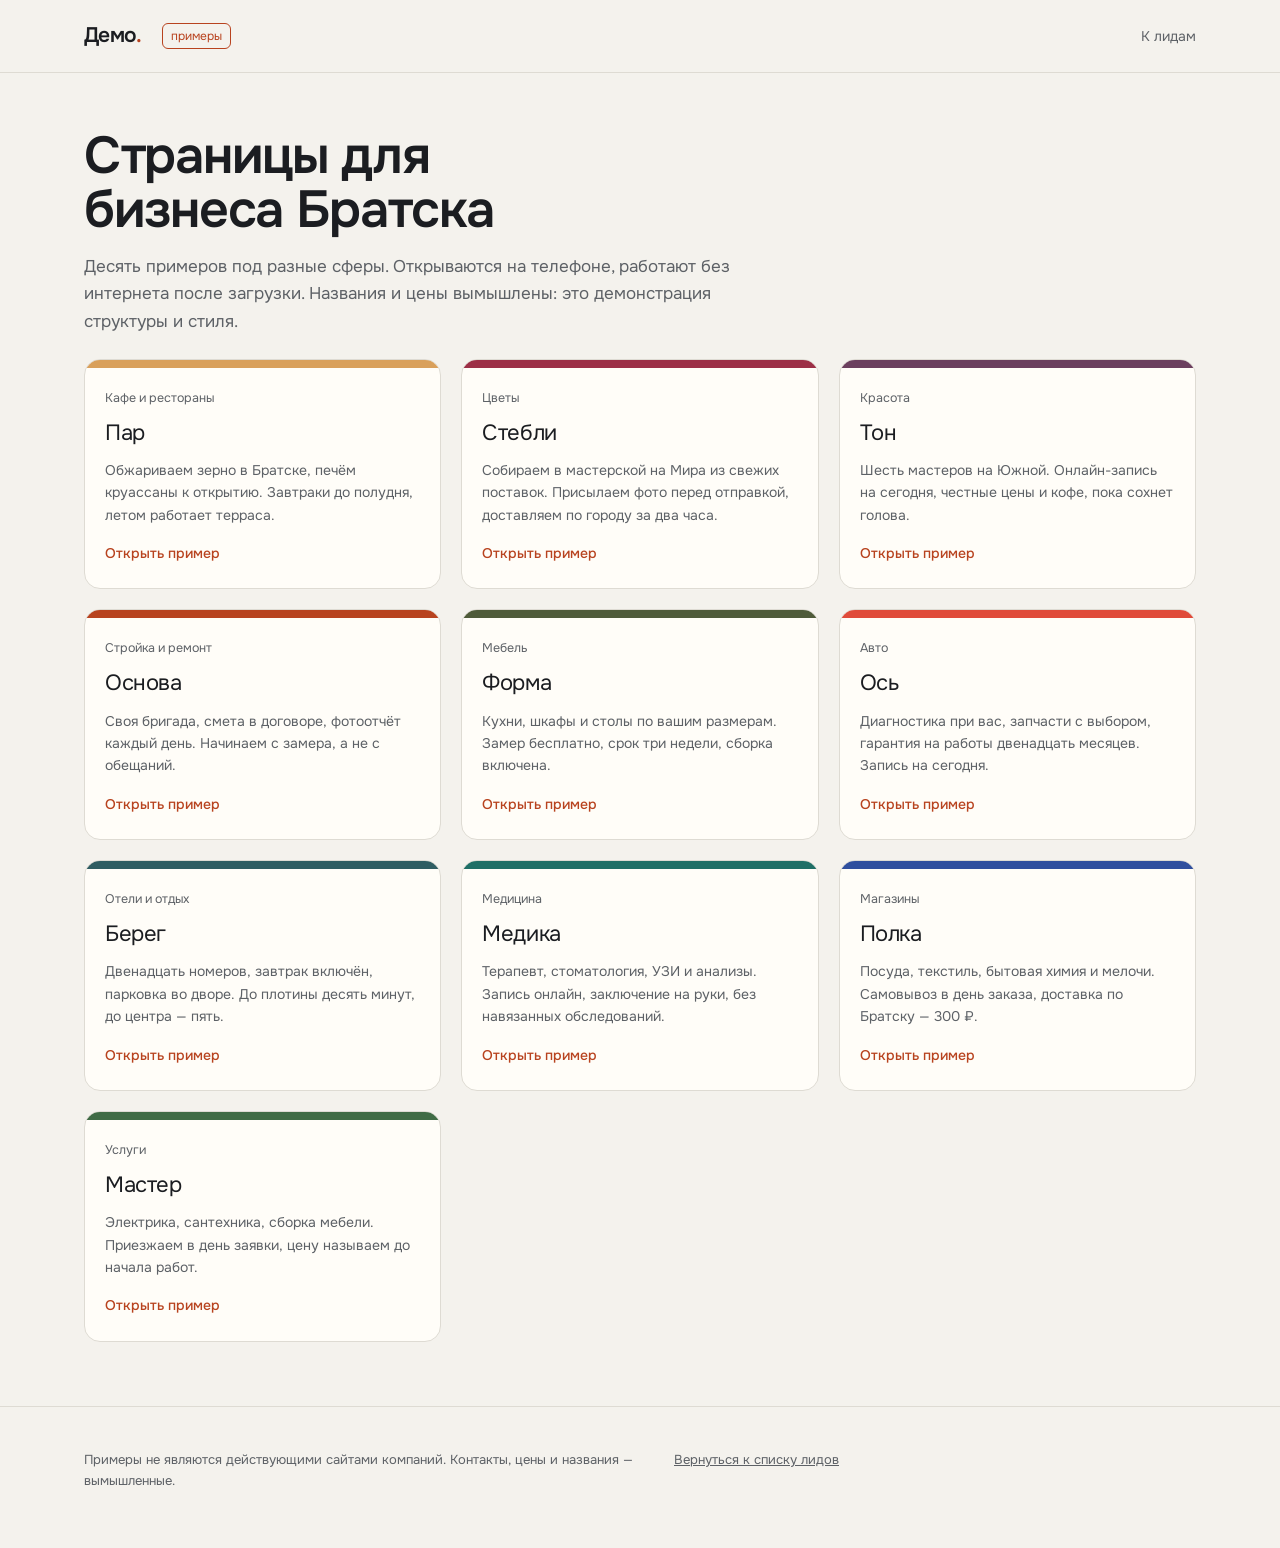
==== demo/index.html @ e71dcc03 "feat: персональные тексты и 10 демо-лендингов" ====
<!DOCTYPE html>
<html lang="ru">
<head>
<meta charset="utf-8">
<meta name="viewport" content="width=device-width, initial-scale=1">
<meta name="robots" content="noindex">
<title>Демо-страницы для бизнеса Братска</title>
<link rel="preconnect" href="https://fonts.googleapis.com">
<link rel="preconnect" href="https://fonts.gstatic.com" crossorigin>
<link href="https://fonts.googleapis.com/css2?family=Onest:wght@400;500;600&display=swap" rel="stylesheet">
<link rel="stylesheet" href="base.css">
<style>
:root{
  --bg:#f4f2ed; --surface:#fffdf8; --ink:#1b1d21; --muted:#5d6166; --dim:#868a90;
  --line:#dedbd3; --accent:#b8431f; --accent-ink:#ffffff;
  --font-display:'Onest'; --font-body:'Onest'; --display-weight:600;
}
.gallery-head{padding:56px 0 24px;max-width:62ch}
.gallery-head h1{font-size:clamp(34px,4.6vw,52px)}
.gallery-head p{margin-top:16px;color:var(--muted)}
.grid{display:grid;grid-template-columns:repeat(3,1fr);gap:20px;padding-bottom:64px}
.tile{display:flex;flex-direction:column;background:var(--surface);border:1px solid var(--line);border-radius:16px;overflow:hidden;text-decoration:none;color:inherit}
.tile:hover{border-color:var(--dim)}
.swatch{height:8px}
.tile-body{padding:20px 20px 24px;display:flex;flex-direction:column;gap:8px;flex:1}
.tile-cat{font-size:12.5px;color:var(--muted)}
.tile-name{font-family:var(--font-display);font-size:22px;letter-spacing:-.02em}
.tile-desc{font-size:14px;color:var(--muted);flex:1}
.tile-link{font-size:14px;color:var(--accent);font-weight:500;margin-top:8px}
@media(max-width:900px){.grid{grid-template-columns:1fr 1fr}}
@media(max-width:620px){.grid{grid-template-columns:1fr}.gallery-head{padding-top:36px}}
</style>
</head>
<body>
<header class="header">
  <div class="container header-in">
    <span class="logo">Демо<i>.</i></span>
    <span class="demo-badge">примеры</span>
    <nav class="nav" aria-label="Навигация"><a href="../">К лидам</a></nav>
  </div>
</header>
<main id="main" class="container">
  <div class="gallery-head">
    <h1>Страницы для бизнеса Братска</h1>
    <p>Десять примеров под разные сферы. Открываются на телефоне, работают без интернета после загрузки. Названия и цены вымышлены: это демонстрация структуры и стиля.</p>
  </div>
  <div class="grid">
    <a class="tile" href="coffee.html">
      <div class="swatch" style="background:#d9a05b"></div>
      <div class="tile-body">
        <div class="tile-cat">Кафе и рестораны</div>
        <div class="tile-name">Пар</div>
        <div class="tile-desc">Обжариваем зерно в Братске, печём круассаны к открытию. Завтраки до полудня, летом работает терраса.</div>
        <div class="tile-link">Открыть пример</div>
      </div>
    </a>
    <a class="tile" href="flowers.html">
      <div class="swatch" style="background:#9c2f46"></div>
      <div class="tile-body">
        <div class="tile-cat">Цветы</div>
        <div class="tile-name">Стебли</div>
        <div class="tile-desc">Собираем в мастерской на Мира из свежих поставок. Присылаем фото перед отправкой, доставляем по городу за два часа.</div>
        <div class="tile-link">Открыть пример</div>
      </div>
    </a>
    <a class="tile" href="beauty.html">
      <div class="swatch" style="background:#6b3f5e"></div>
      <div class="tile-body">
        <div class="tile-cat">Красота</div>
        <div class="tile-name">Тон</div>
        <div class="tile-desc">Шесть мастеров на Южной. Онлайн-запись на сегодня, честные цены и кофе, пока сохнет голова.</div>
        <div class="tile-link">Открыть пример</div>
      </div>
    </a>
    <a class="tile" href="repair.html">
      <div class="swatch" style="background:#b8431f"></div>
      <div class="tile-body">
        <div class="tile-cat">Стройка и ремонт</div>
        <div class="tile-name">Основа</div>
        <div class="tile-desc">Своя бригада, смета в договоре, фотоотчёт каждый день. Начинаем с замера, а не с обещаний.</div>
        <div class="tile-link">Открыть пример</div>
      </div>
    </a>
    <a class="tile" href="furniture.html">
      <div class="swatch" style="background:#4f5b3a"></div>
      <div class="tile-body">
        <div class="tile-cat">Мебель</div>
        <div class="tile-name">Форма</div>
        <div class="tile-desc">Кухни, шкафы и столы по вашим размерам. Замер бесплатно, срок три недели, сборка включена.</div>
        <div class="tile-link">Открыть пример</div>
      </div>
    </a>
    <a class="tile" href="auto.html">
      <div class="swatch" style="background:#e04b3a"></div>
      <div class="tile-body">
        <div class="tile-cat">Авто</div>
        <div class="tile-name">Ось</div>
        <div class="tile-desc">Диагностика при вас, запчасти с выбором, гарантия на работы двенадцать месяцев. Запись на сегодня.</div>
        <div class="tile-link">Открыть пример</div>
      </div>
    </a>
    <a class="tile" href="hotel.html">
      <div class="swatch" style="background:#2f5d62"></div>
      <div class="tile-body">
        <div class="tile-cat">Отели и отдых</div>
        <div class="tile-name">Берег</div>
        <div class="tile-desc">Двенадцать номеров, завтрак включён, парковка во дворе. До плотины десять минут, до центра — пять.</div>
        <div class="tile-link">Открыть пример</div>
      </div>
    </a>
    <a class="tile" href="medicine.html">
      <div class="swatch" style="background:#1f6f66"></div>
      <div class="tile-body">
        <div class="tile-cat">Медицина</div>
        <div class="tile-name">Медика</div>
        <div class="tile-desc">Терапевт, стоматология, УЗИ и анализы. Запись онлайн, заключение на руки, без навязанных обследований.</div>
        <div class="tile-link">Открыть пример</div>
      </div>
    </a>
    <a class="tile" href="store.html">
      <div class="swatch" style="background:#2f4f9e"></div>
      <div class="tile-body">
        <div class="tile-cat">Магазины</div>
        <div class="tile-name">Полка</div>
        <div class="tile-desc">Посуда, текстиль, бытовая химия и мелочи. Самовывоз в день заказа, доставка по Братску — 300 ₽.</div>
        <div class="tile-link">Открыть пример</div>
      </div>
    </a>
    <a class="tile" href="services.html">
      <div class="swatch" style="background:#3f6b45"></div>
      <div class="tile-body">
        <div class="tile-cat">Услуги</div>
        <div class="tile-name">Мастер</div>
        <div class="tile-desc">Электрика, сантехника, сборка мебели. Приезжаем в день заявки, цену называем до начала работ.</div>
        <div class="tile-link">Открыть пример</div>
      </div>
    </a>
  </div>
</main>
<footer class="footer">
  <div class="container footer-in">
    <p class="demo-note">Примеры не являются действующими сайтами компаний. Контакты, цены и названия — вымышленные.</p>
    <p><a href="../">Вернуться к списку лидов</a></p>
  </div>
</footer>
</body>
</html>
---- demo/base.css ----
/* Общий слой демо-страниц.
   Палитра и шрифты задаются в каждой странице через :root.
   Сетка 4px, один акцент, спокойные поверхности. */

*, *::before, *::after { box-sizing: border-box; }

html { -webkit-text-size-adjust: 100%; }

body {
  margin: 0;
  background: var(--bg);
  color: var(--ink);
  font-family: var(--font-body), system-ui, -apple-system, "Segoe UI", Roboto, sans-serif;
  font-size: 17px;
  line-height: 1.6;
  -webkit-font-smoothing: antialiased;
}

h1, h2, h3 {
  margin: 0;
  font-family: var(--font-display), Georgia, serif;
  font-weight: var(--display-weight, 500);
  line-height: 1.04;
  letter-spacing: -0.025em;
  text-wrap: balance;
}

p { margin: 0; }
a { color: inherit; }
svg { display: block; max-width: 100%; }
ul, ol, dl, dd { margin: 0; padding: 0; }
li { list-style: none; }
button, input, textarea { font: inherit; color: inherit; }

:focus-visible { outline: 2px solid var(--accent); outline-offset: 2px; border-radius: 4px; }

.container {
  width: min(1160px, 100%);
  margin: 0 auto;
  padding: 0 24px;
}

.skip {
  position: absolute;
  left: 16px;
  top: -60px;
  background: var(--ink);
  color: var(--bg);
  padding: 10px 16px;
  border-radius: 8px;
  z-index: 10;
}
.skip:focus { top: 16px; }

/* ---------- шапка ---------- */

.header { border-bottom: 1px solid var(--line); }

.header-in {
  display: flex;
  align-items: center;
  gap: 20px;
  min-height: 72px;
  flex-wrap: wrap;
  padding-top: 12px;
  padding-bottom: 12px;
}

.logo {
  font-family: var(--font-display), Georgia, serif;
  font-size: 21px;
  font-weight: var(--display-weight, 600);
  letter-spacing: -0.03em;
  text-decoration: none;
  white-space: nowrap;
  display: inline-flex;
  align-items: center;
  min-height: 44px;
}
.logo i { color: var(--accent); font-style: normal; }

.demo-badge {
  font-size: 12px;
  line-height: 20px;
  color: var(--accent);
  border: 1px solid var(--accent);
  border-radius: 6px;
  padding: 2px 8px;
  white-space: nowrap;
}

.nav {
  display: flex;
  gap: 24px;
  margin-left: auto;
  overflow-x: auto;
  scrollbar-width: none;
  max-width: 100%;
}
.nav::-webkit-scrollbar { display: none; }
.nav a {
  font-size: 14px;
  color: var(--muted);
  text-decoration: none;
  white-space: nowrap;
  display: inline-flex;
  align-items: center;
  min-height: 44px;
}
.nav a:hover { color: var(--ink); }

.header .btn { margin-left: 4px; }

/* ---------- кнопки ---------- */

.btn {
  display: inline-flex;
  align-items: center;
  justify-content: center;
  gap: 8px;
  min-height: 46px;
  padding: 0 20px;
  border-radius: 10px;
  border: 1px solid transparent;
  font-size: 15px;
  font-weight: 500;
  text-decoration: none;
  cursor: pointer;
  transition: background-color 0.15s, border-color 0.15s, color 0.15s;
}

.btn.primary { background: var(--accent); color: var(--accent-ink); }
.btn.primary:hover { background: var(--accent-hover, var(--accent)); }
.btn.quiet { border-color: var(--line-strong, var(--line)); color: var(--ink); background: transparent; }
.btn.quiet:hover { border-color: var(--ink); }
.btn.block { width: 100%; }

/* ---------- герой ---------- */

.kicker {
  font-size: 13px;
  color: var(--muted);
  margin-bottom: 16px;
}

h1 { font-size: clamp(38px, 5.4vw, 66px); }

.lead {
  margin-top: 20px;
  font-size: clamp(16px, 1.5vw, 19px);
  line-height: 1.55;
  color: var(--muted);
  max-width: 46ch;
}

.actions {
  display: flex;
  flex-wrap: wrap;
  gap: 12px;
  margin-top: 28px;
}

.hero-meta {
  margin-top: 24px;
  font-size: 14px;
  color: var(--dim, var(--muted));
  font-variant-numeric: tabular-nums;
}

.hero {
  display: grid;
  grid-template-columns: 1.02fr 0.98fr;
  gap: 56px;
  align-items: center;
  padding: 72px 0 64px;
}

.hero-split { background: var(--surface); border-bottom: 1px solid var(--line); }
.hero-split-in {
  display: grid;
  grid-template-columns: 1fr 1fr;
  gap: 56px;
  align-items: center;
  padding: 64px 0;
}

.specs {
  display: grid;
  grid-template-columns: repeat(3, 1fr);
  gap: 1px;
  background: var(--line);
  border-top: 1px solid var(--line);
  border-bottom: 1px solid var(--line);
}
.spec { padding: 20px 0; background: var(--bg); }
.spec dt {
  font-family: var(--font-display), Georgia, serif;
  font-size: 24px;
  letter-spacing: -0.02em;
  font-variant-numeric: tabular-nums;
}
.spec dd { font-size: 14px; color: var(--muted); margin-top: 4px; }

.art {
  background: var(--surface);
  border: 1px solid var(--line);
  border-radius: 20px;
  padding: 28px;
}
.art svg { width: 100%; height: auto; }

.art.wide { padding: 0; border: 0; background: none; }

/* ---------- факты ---------- */

.facts {
  display: grid;
  grid-template-columns: repeat(3, 1fr);
  gap: 24px;
  padding: 24px 0;
  border-top: 1px solid var(--line);
  border-bottom: 1px solid var(--line);
}
.fact b {
  display: block;
  font-family: var(--font-display), Georgia, serif;
  font-weight: var(--display-weight, 500);
  font-size: 19px;
  letter-spacing: -0.02em;
  margin-bottom: 4px;
}
.fact span { font-size: 14px; color: var(--muted); }

/* ---------- секции ---------- */

.section { padding: 64px 0; }

.section-head { max-width: 62ch; margin-bottom: 32px; }
.section-head h2 { font-size: clamp(28px, 3.4vw, 42px); }
.section-head p { margin-top: 14px; color: var(--muted); }

.items { border-top: 1px solid var(--line); }
.items li {
  display: grid;
  grid-template-columns: 1fr auto;
  gap: 8px 24px;
  align-items: baseline;
  padding: 18px 0;
  border-bottom: 1px solid var(--line);
}
.item-name { font-size: 17px; font-weight: 500; }
.item-desc { grid-column: 1; font-size: 14px; color: var(--muted); margin-top: -4px; }
.price {
  font-family: var(--font-display), Georgia, serif;
  font-size: 17px;
  font-variant-numeric: tabular-nums;
  white-space: nowrap;
}

.about {
  display: grid;
  grid-template-columns: 1.08fr 0.92fr;
  gap: 56px;
  align-items: start;
}
.about h2 { font-size: clamp(26px, 3vw, 36px); margin-bottom: 18px; }
.about p { color: var(--muted); margin-bottom: 14px; }
.quote {
  font-family: var(--font-display), Georgia, serif;
  font-size: clamp(21px, 2.4vw, 28px);
  line-height: 1.3;
  letter-spacing: -0.02em;
  padding-left: 24px;
  border-left: 2px solid var(--accent);
  margin: 0;
}
.quote footer { font-family: var(--font-body), system-ui, sans-serif; font-size: 13px; color: var(--muted); margin-top: 14px; letter-spacing: 0; }

/* ---------- карточки ---------- */

.cards {
  display: grid;
  grid-template-columns: repeat(3, 1fr);
  gap: 1px;
  background: var(--line);
  border: 1px solid var(--line);
  border-radius: 16px;
  overflow: hidden;
}
.card { background: var(--surface); padding: 24px; }
.card h3 { font-size: 19px; margin-bottom: 8px; }
.card p { font-size: 14px; color: var(--muted); }

/* ---------- шаги ---------- */

.steps { display: grid; grid-template-columns: repeat(3, 1fr); gap: 32px; }
.step-num {
  font-family: var(--font-display), Georgia, serif;
  font-size: 32px;
  color: var(--accent);
  line-height: 1;
  margin-bottom: 12px;
  font-variant-numeric: tabular-nums;
}
.step h3 { font-size: 18px; margin-bottom: 6px; }
.step p { font-size: 14px; color: var(--muted); }

/* ---------- контакты и форма ---------- */

.contact {
  display: grid;
  grid-template-columns: 1fr 1fr;
  gap: 56px;
  align-items: start;
}
.contact h2 { font-size: clamp(26px, 3.2vw, 38px); margin-bottom: 16px; }
.contact p { color: var(--muted); margin-bottom: 20px; }
.contact dl { display: grid; gap: 12px; font-size: 15px; }
.contact dt { font-size: 13px; color: var(--muted); }
.contact dd { font-variant-numeric: tabular-nums; }

.form {
  background: var(--surface);
  border: 1px solid var(--line);
  border-radius: 16px;
  padding: 24px;
}
.field { margin-bottom: 16px; }
.field label { display: block; font-size: 13px; color: var(--muted); margin-bottom: 6px; }
.field input,
.field textarea {
  width: 100%;
  min-height: 46px;
  padding: 11px 12px;
  border: 1px solid var(--line);
  border-radius: 8px;
  background: var(--bg);
  color: var(--ink);
}
.field textarea { min-height: 88px; resize: vertical; }
.field input::placeholder,
.field textarea::placeholder { color: var(--dim, var(--muted)); opacity: 1; }

.check {
  display: flex;
  gap: 10px;
  align-items: flex-start;
  font-size: 12.5px;
  line-height: 1.45;
  color: var(--muted);
  margin: 4px 0 16px;
}
.check input { margin-top: 3px; width: 16px; height: 16px; flex: none; accent-color: var(--accent); }

.form-note { margin-top: 14px; font-size: 13px; color: var(--muted); }
.form-note.ok { color: var(--accent); }

/* ---------- полоса-призыв ---------- */

.cta {
  background: var(--accent);
  color: var(--accent-ink);
  border-radius: 20px;
  padding: 32px;
  display: flex;
  flex-wrap: wrap;
  gap: 20px 32px;
  align-items: center;
}
.cta h2 { font-size: clamp(24px, 2.8vw, 34px); max-width: 20ch; }
.cta .btn { margin-left: auto; background: var(--accent-ink); color: var(--accent); border-color: transparent; }
.cta .btn:hover { background: var(--accent-ink); }

/* ---------- подвал ---------- */

.footer {
  border-top: 1px solid var(--line);
  padding: 32px 0 56px;
  font-size: 13px;
  color: var(--muted);
}
.footer-in { display: flex; flex-wrap: wrap; gap: 12px 32px; align-items: baseline; }
.footer a { color: inherit; display: inline-flex; align-items: center; min-height: 44px; }
.footer .demo-note { max-width: 62ch; }

/* ---------- адаптив ---------- */

@media (max-width: 900px) {
  .hero, .contact, .about { grid-template-columns: 1fr; gap: 36px; }
  .hero-split-in { grid-template-columns: 1fr; gap: 36px; padding: 48px 0; }
  .hero { padding: 48px 0 40px; }
  .hero .art { order: 2; }
  .section { padding: 48px 0; }
  .facts { grid-template-columns: 1fr; gap: 16px; }
  .facts .fact { display: flex; gap: 12px; align-items: baseline; }
  .facts .fact b { margin: 0; font-size: 17px; }
  .cards, .steps { grid-template-columns: 1fr; }
  .steps { gap: 24px; }
  .cta { padding: 24px; }
  .cta .btn { margin-left: 0; width: 100%; }
}

@media (max-width: 720px) {
  body { font-size: 16px; }
  .container { padding: 0 20px; }
  .header-in { min-height: 60px; }
  .nav { order: 3; width: 100%; margin-left: 0; gap: 20px; }
  .header .btn { margin-left: auto; }
  .logo { font-size: 19px; }
  .hero { padding: 36px 0 32px; }
  .art { padding: 16px; border-radius: 16px; }
  .section { padding: 40px 0; }
  .form { padding: 20px; }
  .items li { padding: 14px 0; }
  .item-desc { grid-column: 1 / -1; }
  .specs { grid-template-columns: 1fr; gap: 0; background: none; }
  .spec { padding: 14px 0; border-bottom: 1px solid var(--line); }
  .spec:last-child { border-bottom: 0; }
  .spec dt { font-size: 21px; }
}

@media (prefers-reduced-motion: no-preference) {
  .hero-copy { animation: rise 0.45s cubic-bezier(0.2, 0.7, 0.2, 1) both; }
  @keyframes rise {
    from { opacity: 0; transform: translateY(8px); }
    to { opacity: 1; transform: none; }
  }
}
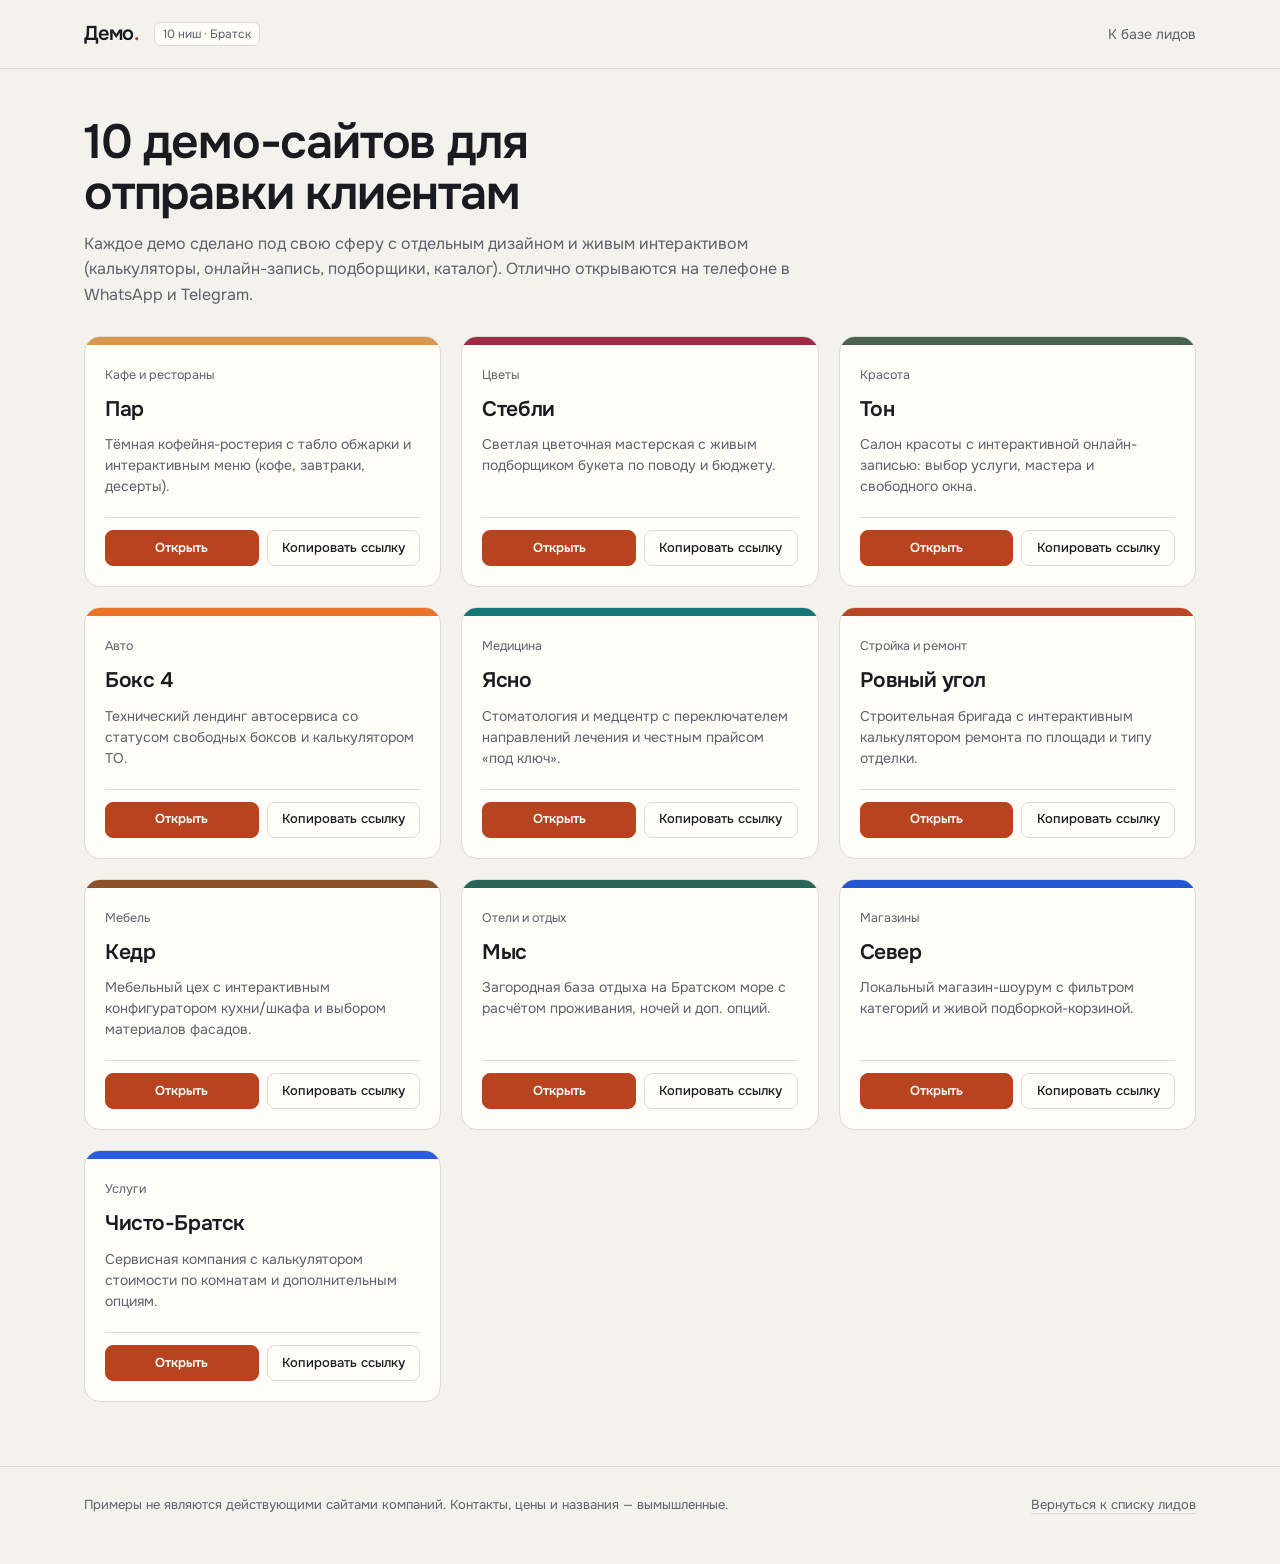
==== commit 6224b647: "feat: update leads page and redesign 10 demo sites" ====
--- a/demo/index.html
+++ b/demo/index.html
@@ -4,144 +4,192 @@
 <meta charset="utf-8">
 <meta name="viewport" content="width=device-width, initial-scale=1">
 <meta name="robots" content="noindex">
-<title>Демо-страницы для бизнеса Братска</title>
+<title>10 демо-сайтов для бизнеса Братска</title>
 <link rel="preconnect" href="https://fonts.googleapis.com">
 <link rel="preconnect" href="https://fonts.gstatic.com" crossorigin>
 <link href="https://fonts.googleapis.com/css2?family=Onest:wght@400;500;600&display=swap" rel="stylesheet">
 <link rel="stylesheet" href="base.css">
 <style>
 :root{
-  --bg:#f4f2ed; --surface:#fffdf8; --ink:#1b1d21; --muted:#5d6166; --dim:#868a90;
+  --bg:#f4f2ed; --surface:#fffdf8; --ink:#191b20; --muted:#5c616b; --dim:#888e98;
   --line:#dedbd3; --accent:#b8431f; --accent-ink:#ffffff;
   --font-display:'Onest'; --font-body:'Onest'; --display-weight:600;
 }
-.gallery-head{padding:56px 0 24px;max-width:62ch}
-.gallery-head h1{font-size:clamp(34px,4.6vw,52px)}
-.gallery-head p{margin-top:16px;color:var(--muted)}
-.grid{display:grid;grid-template-columns:repeat(3,1fr);gap:20px;padding-bottom:64px}
-.tile{display:flex;flex-direction:column;background:var(--surface);border:1px solid var(--line);border-radius:16px;overflow:hidden;text-decoration:none;color:inherit}
-.tile:hover{border-color:var(--dim)}
+.gallery-head{padding:48px 0 28px;max-width:66ch}
+.gallery-head h1{font-size:clamp(32px,4.4vw,48px)}
+.gallery-head p{margin-top:12px;color:var(--muted)}
+.demo-grid{display:grid;grid-template-columns:repeat(3,1fr);gap:20px;padding-bottom:64px}
+.tile{display:flex;flex-direction:column;background:var(--surface);border:1px solid var(--line);border-radius:16px;overflow:hidden}
 .swatch{height:8px}
-.tile-body{padding:20px 20px 24px;display:flex;flex-direction:column;gap:8px;flex:1}
+.tile-body{padding:20px;display:flex;flex-direction:column;gap:8px;flex:1}
 .tile-cat{font-size:12.5px;color:var(--muted)}
-.tile-name{font-family:var(--font-display);font-size:22px;letter-spacing:-.02em}
-.tile-desc{font-size:14px;color:var(--muted);flex:1}
-.tile-link{font-size:14px;color:var(--accent);font-weight:500;margin-top:8px}
-@media(max-width:900px){.grid{grid-template-columns:1fr 1fr}}
-@media(max-width:620px){.grid{grid-template-columns:1fr}.gallery-head{padding-top:36px}}
+.tile-name{font-family:var(--font-display);font-size:21px;font-weight:600;letter-spacing:-.02em}
+.tile-desc{font-size:14px;color:var(--muted);flex:1;line-height:1.5}
+.tile-actions{display:flex;gap:8px;margin-top:12px;padding-top:12px;border-top:1px solid var(--line)}
+.tile-actions .btn{flex:1}
+@media(max-width:920px){.demo-grid{grid-template-columns:1fr 1fr}}
+@media(max-width:620px){.demo-grid{grid-template-columns:1fr}}
 </style>
 </head>
 <body>
 <header class="header">
   <div class="container header-in">
     <span class="logo">Демо<i>.</i></span>
-    <span class="demo-badge">примеры</span>
-    <nav class="nav" aria-label="Навигация"><a href="../">К лидам</a></nav>
+    <span class="demo-badge">10 ниш · Братск</span>
+    <nav class="nav" aria-label="Навигация"><a href="../index.html">К базе лидов</a></nav>
   </div>
 </header>
 <main id="main" class="container">
   <div class="gallery-head">
-    <h1>Страницы для бизнеса Братска</h1>
-    <p>Десять примеров под разные сферы. Открываются на телефоне, работают без интернета после загрузки. Названия и цены вымышлены: это демонстрация структуры и стиля.</p>
+    <h1>10 демо-сайтов для отправки клиентам</h1>
+    <p>Каждое демо сделано под свою сферу с отдельным дизайном и живым интерактивом (калькуляторы, онлайн-запись, подборщики, каталог). Отлично открываются на телефоне в WhatsApp и Telegram.</p>
   </div>
-  <div class="grid">
-    <a class="tile" href="coffee.html">
-      <div class="swatch" style="background:#d9a05b"></div>
+  <div class="demo-grid">
+    <article class="tile">
+      <div class="swatch" style="background:#d9964e"></div>
       <div class="tile-body">
         <div class="tile-cat">Кафе и рестораны</div>
         <div class="tile-name">Пар</div>
-        <div class="tile-desc">Обжариваем зерно в Братске, печём круассаны к открытию. Завтраки до полудня, летом работает терраса.</div>
-        <div class="tile-link">Открыть пример</div>
+        <div class="tile-desc">Тёмная кофейня-ростерия с табло обжарки и интерактивным меню (кофе, завтраки, десерты).</div>
+        <div class="tile-actions">
+          <a class="btn primary sm" href="coffee.html">Открыть</a>
+          <button class="btn sm copy-url" type="button" data-slug="coffee.html">Копировать ссылку</button>
+        </div>
       </div>
-    </a>
-    <a class="tile" href="flowers.html">
-      <div class="swatch" style="background:#9c2f46"></div>
+    </article>
+    <article class="tile">
+      <div class="swatch" style="background:#9e2a45"></div>
       <div class="tile-body">
         <div class="tile-cat">Цветы</div>
         <div class="tile-name">Стебли</div>
-        <div class="tile-desc">Собираем в мастерской на Мира из свежих поставок. Присылаем фото перед отправкой, доставляем по городу за два часа.</div>
-        <div class="tile-link">Открыть пример</div>
+        <div class="tile-desc">Светлая цветочная мастерская с живым подборщиком букета по поводу и бюджету.</div>
+        <div class="tile-actions">
+          <a class="btn primary sm" href="flowers.html">Открыть</a>
+          <button class="btn sm copy-url" type="button" data-slug="flowers.html">Копировать ссылку</button>
+        </div>
       </div>
-    </a>
-    <a class="tile" href="beauty.html">
-      <div class="swatch" style="background:#6b3f5e"></div>
+    </article>
+    <article class="tile">
+      <div class="swatch" style="background:#48634d"></div>
       <div class="tile-body">
         <div class="tile-cat">Красота</div>
         <div class="tile-name">Тон</div>
-        <div class="tile-desc">Шесть мастеров на Южной. Онлайн-запись на сегодня, честные цены и кофе, пока сохнет голова.</div>
-        <div class="tile-link">Открыть пример</div>
+        <div class="tile-desc">Салон красоты с интерактивной онлайн-записью: выбор услуги, мастера и свободного окна.</div>
+        <div class="tile-actions">
+          <a class="btn primary sm" href="beauty.html">Открыть</a>
+          <button class="btn sm copy-url" type="button" data-slug="beauty.html">Копировать ссылку</button>
+        </div>
       </div>
-    </a>
-    <a class="tile" href="repair.html">
-      <div class="swatch" style="background:#b8431f"></div>
+    </article>
+    <article class="tile">
+      <div class="swatch" style="background:#eb7328"></div>
+      <div class="tile-body">
+        <div class="tile-cat">Авто</div>
+        <div class="tile-name">Бокс 4</div>
+        <div class="tile-desc">Технический лендинг автосервиса со статусом свободных боксов и калькулятором ТО.</div>
+        <div class="tile-actions">
+          <a class="btn primary sm" href="auto.html">Открыть</a>
+          <button class="btn sm copy-url" type="button" data-slug="auto.html">Копировать ссылку</button>
+        </div>
+      </div>
+    </article>
+    <article class="tile">
+      <div class="swatch" style="background:#167576"></div>
+      <div class="tile-body">
+        <div class="tile-cat">Медицина</div>
+        <div class="tile-name">Ясно</div>
+        <div class="tile-desc">Стоматология и медцентр с переключателем направлений лечения и честным прайсом «под ключ».</div>
+        <div class="tile-actions">
+          <a class="btn primary sm" href="medicine.html">Открыть</a>
+          <button class="btn sm copy-url" type="button" data-slug="medicine.html">Копировать ссылку</button>
+        </div>
+      </div>
+    </article>
+    <article class="tile">
+      <div class="swatch" style="background:#b84726"></div>
       <div class="tile-body">
         <div class="tile-cat">Стройка и ремонт</div>
-        <div class="tile-name">Основа</div>
-        <div class="tile-desc">Своя бригада, смета в договоре, фотоотчёт каждый день. Начинаем с замера, а не с обещаний.</div>
-        <div class="tile-link">Открыть пример</div>
+        <div class="tile-name">Ровный угол</div>
+        <div class="tile-desc">Строительная бригада с интерактивным калькулятором ремонта по площади и типу отделки.</div>
+        <div class="tile-actions">
+          <a class="btn primary sm" href="repair.html">Открыть</a>
+          <button class="btn sm copy-url" type="button" data-slug="repair.html">Копировать ссылку</button>
+        </div>
       </div>
-    </a>
-    <a class="tile" href="furniture.html">
-      <div class="swatch" style="background:#4f5b3a"></div>
+    </article>
+    <article class="tile">
+      <div class="swatch" style="background:#8c532b"></div>
       <div class="tile-body">
         <div class="tile-cat">Мебель</div>
-        <div class="tile-name">Форма</div>
-        <div class="tile-desc">Кухни, шкафы и столы по вашим размерам. Замер бесплатно, срок три недели, сборка включена.</div>
-        <div class="tile-link">Открыть пример</div>
+        <div class="tile-name">Кедр</div>
+        <div class="tile-desc">Мебельный цех с интерактивным конфигуратором кухни/шкафа и выбором материалов фасадов.</div>
+        <div class="tile-actions">
+          <a class="btn primary sm" href="furniture.html">Открыть</a>
+          <button class="btn sm copy-url" type="button" data-slug="furniture.html">Копировать ссылку</button>
+        </div>
       </div>
-    </a>
-    <a class="tile" href="auto.html">
-      <div class="swatch" style="background:#e04b3a"></div>
-      <div class="tile-body">
-        <div class="tile-cat">Авто</div>
-        <div class="tile-name">Ось</div>
-        <div class="tile-desc">Диагностика при вас, запчасти с выбором, гарантия на работы двенадцать месяцев. Запись на сегодня.</div>
-        <div class="tile-link">Открыть пример</div>
-      </div>
-    </a>
-    <a class="tile" href="hotel.html">
-      <div class="swatch" style="background:#2f5d62"></div>
+    </article>
+    <article class="tile">
+      <div class="swatch" style="background:#276455"></div>
       <div class="tile-body">
         <div class="tile-cat">Отели и отдых</div>
-        <div class="tile-name">Берег</div>
-        <div class="tile-desc">Двенадцать номеров, завтрак включён, парковка во дворе. До плотины десять минут, до центра — пять.</div>
-        <div class="tile-link">Открыть пример</div>
+        <div class="tile-name">Мыс</div>
+        <div class="tile-desc">Загородная база отдыха на Братском море с расчётом проживания, ночей и доп. опций.</div>
+        <div class="tile-actions">
+          <a class="btn primary sm" href="hotel.html">Открыть</a>
+          <button class="btn sm copy-url" type="button" data-slug="hotel.html">Копировать ссылку</button>
+        </div>
       </div>
-    </a>
-    <a class="tile" href="medicine.html">
-      <div class="swatch" style="background:#1f6f66"></div>
-      <div class="tile-body">
-        <div class="tile-cat">Медицина</div>
-        <div class="tile-name">Медика</div>
-        <div class="tile-desc">Терапевт, стоматология, УЗИ и анализы. Запись онлайн, заключение на руки, без навязанных обследований.</div>
-        <div class="tile-link">Открыть пример</div>
-      </div>
-    </a>
-    <a class="tile" href="store.html">
-      <div class="swatch" style="background:#2f4f9e"></div>
+    </article>
+    <article class="tile">
+      <div class="swatch" style="background:#2356d1"></div>
       <div class="tile-body">
         <div class="tile-cat">Магазины</div>
-        <div class="tile-name">Полка</div>
-        <div class="tile-desc">Посуда, текстиль, бытовая химия и мелочи. Самовывоз в день заказа, доставка по Братску — 300 ₽.</div>
-        <div class="tile-link">Открыть пример</div>
+        <div class="tile-name">Север</div>
+        <div class="tile-desc">Локальный магазин-шоурум с фильтром категорий и живой подборкой-корзиной.</div>
+        <div class="tile-actions">
+          <a class="btn primary sm" href="store.html">Открыть</a>
+          <button class="btn sm copy-url" type="button" data-slug="store.html">Копировать ссылку</button>
+        </div>
       </div>
-    </a>
-    <a class="tile" href="services.html">
-      <div class="swatch" style="background:#3f6b45"></div>
+    </article>
+    <article class="tile">
+      <div class="swatch" style="background:#2b5ce6"></div>
       <div class="tile-body">
         <div class="tile-cat">Услуги</div>
-        <div class="tile-name">Мастер</div>
-        <div class="tile-desc">Электрика, сантехника, сборка мебели. Приезжаем в день заявки, цену называем до начала работ.</div>
-        <div class="tile-link">Открыть пример</div>
+        <div class="tile-name">Чисто-Братск</div>
+        <div class="tile-desc">Сервисная компания с калькулятором стоимости по комнатам и дополнительным опциям.</div>
+        <div class="tile-actions">
+          <a class="btn primary sm" href="services.html">Открыть</a>
+          <button class="btn sm copy-url" type="button" data-slug="services.html">Копировать ссылку</button>
+        </div>
       </div>
-    </a>
+    </article>
   </div>
 </main>
 <footer class="footer">
   <div class="container footer-in">
-    <p class="demo-note">Примеры не являются действующими сайтами компаний. Контакты, цены и названия — вымышленные.</p>
-    <p><a href="../">Вернуться к списку лидов</a></p>
+    <p>Примеры не являются действующими сайтами компаний. Контакты, цены и названия — вымышленные.</p>
+    <p><a href="../index.html">Вернуться к списку лидов</a></p>
   </div>
 </footer>
+<script>
+document.querySelectorAll('.copy-url').forEach((btn) => {
+  btn.addEventListener('click', async () => {
+    const slug = btn.dataset.slug;
+    const url = location.protocol.startsWith('http')
+      ? new URL(slug, location.href).href
+      : 'https://urasokolik.github.io/bratsk-leads-app/demo/' + slug;
+    try {
+      await navigator.clipboard.writeText(url);
+      const old = btn.textContent;
+      btn.textContent = 'Скопировано';
+      setTimeout(() => { btn.textContent = old; }, 1500);
+    } catch (e) {
+      prompt('Скопируйте ссылку:', url);
+    }
+  });
+});
+</script>
 </body>
 </html>
--- a/demo/base.css
+++ b/demo/base.css
@@ -1,26 +1,26 @@
 /* Общий слой демо-страниц.
    Палитра и шрифты задаются в каждой странице через :root.
-   Сетка 4px, один акцент, спокойные поверхности. */
+   Сетка 4px, спокойный хром, один акцент, один выразительный момент. */
 
 *, *::before, *::after { box-sizing: border-box; }
 
-html { -webkit-text-size-adjust: 100%; }
+html { -webkit-text-size-adjust: 100%; scroll-behavior: smooth; }
 
 body {
   margin: 0;
   background: var(--bg);
   color: var(--ink);
   font-family: var(--font-body), system-ui, -apple-system, "Segoe UI", Roboto, sans-serif;
-  font-size: 17px;
+  font-size: 16px;
   line-height: 1.6;
   -webkit-font-smoothing: antialiased;
 }
 
-h1, h2, h3 {
+h1, h2, h3, h4 {
   margin: 0;
   font-family: var(--font-display), Georgia, serif;
   font-weight: var(--display-weight, 500);
-  line-height: 1.04;
+  line-height: 1.06;
   letter-spacing: -0.025em;
   text-wrap: balance;
 }
@@ -30,7 +30,9 @@
 svg { display: block; max-width: 100%; }
 ul, ol, dl, dd { margin: 0; padding: 0; }
 li { list-style: none; }
-button, input, textarea { font: inherit; color: inherit; }
+button, input, textarea, select { font: inherit; color: inherit; }
+
+.num { font-variant-numeric: tabular-nums; }
 
 :focus-visible { outline: 2px solid var(--accent); outline-offset: 2px; border-radius: 4px; }
 
@@ -48,42 +50,49 @@
   color: var(--bg);
   padding: 10px 16px;
   border-radius: 8px;
-  z-index: 10;
+  z-index: 20;
 }
 .skip:focus { top: 16px; }
 
 /* ---------- шапка ---------- */
 
-.header { border-bottom: 1px solid var(--line); }
+.header {
+  border-bottom: 1px solid var(--line);
+  background: var(--bg);
+  position: sticky;
+  top: 0;
+  z-index: 30;
+}
 
 .header-in {
   display: flex;
   align-items: center;
-  gap: 20px;
-  min-height: 72px;
+  gap: 16px;
+  min-height: 68px;
   flex-wrap: wrap;
-  padding-top: 12px;
-  padding-bottom: 12px;
+  padding-top: 8px;
+  padding-bottom: 8px;
 }
 
 .logo {
   font-family: var(--font-display), Georgia, serif;
-  font-size: 21px;
+  font-size: 20px;
   font-weight: var(--display-weight, 600);
   letter-spacing: -0.03em;
   text-decoration: none;
   white-space: nowrap;
   display: inline-flex;
   align-items: center;
-  min-height: 44px;
+  min-height: 40px;
 }
 .logo i { color: var(--accent); font-style: normal; }
 
 .demo-badge {
   font-size: 12px;
-  line-height: 20px;
-  color: var(--accent);
-  border: 1px solid var(--accent);
+  line-height: 18px;
+  color: var(--muted);
+  border: 1px solid var(--line);
+  background: var(--surface);
   border-radius: 6px;
   padding: 2px 8px;
   white-space: nowrap;
@@ -105,7 +114,8 @@
   white-space: nowrap;
   display: inline-flex;
   align-items: center;
-  min-height: 44px;
+  min-height: 40px;
+  transition: color .15s;
 }
 .nav a:hover { color: var(--ink); }
 
@@ -118,311 +128,284 @@
   align-items: center;
   justify-content: center;
   gap: 8px;
-  min-height: 46px;
+  height: 44px;
   padding: 0 20px;
-  border-radius: 10px;
-  border: 1px solid transparent;
-  font-size: 15px;
+  border-radius: var(--radius-btn, 10px);
+  border: 1px solid var(--line);
+  background: var(--surface);
+  font-size: 14px;
   font-weight: 500;
   text-decoration: none;
   cursor: pointer;
-  transition: background-color 0.15s, border-color 0.15s, color 0.15s;
-}
-
-.btn.primary { background: var(--accent); color: var(--accent-ink); }
-.btn.primary:hover { background: var(--accent-hover, var(--accent)); }
-.btn.quiet { border-color: var(--line-strong, var(--line)); color: var(--ink); background: transparent; }
-.btn.quiet:hover { border-color: var(--ink); }
-.btn.block { width: 100%; }
-
-/* ---------- герой ---------- */
+  white-space: nowrap;
+  transition: background .15s, border-color .15s, transform .08s;
+}
+.btn:hover { border-color: var(--dim); }
+.btn:active { transform: translateY(1px); }
+
+.btn.primary {
+  background: var(--accent);
+  border-color: var(--accent);
+  color: var(--accent-ink);
+  font-weight: 600;
+}
+.btn.primary:hover { filter: brightness(1.06); border-color: var(--accent); }
+
+.btn.quiet { background: transparent; border-color: var(--line); }
+.btn.sm { height: 36px; padding: 0 14px; font-size: 13px; border-radius: 8px; }
+
+/* ---------- общие секции ---------- */
+
+.section { padding-top: 64px; padding-bottom: 64px; border-top: 1px solid var(--line); }
+.section.no-border { border-top: 0; }
 
 .kicker {
   font-size: 13px;
   color: var(--muted);
-  margin-bottom: 16px;
-}
-
-h1 { font-size: clamp(38px, 5.4vw, 66px); }
+  margin-bottom: 12px;
+  display: inline-flex;
+  align-items: center;
+  gap: 8px;
+}
+.dot {
+  width: 7px;
+  height: 7px;
+  border-radius: 50%;
+  background: var(--accent);
+  display: inline-block;
+  flex: none;
+}
 
 .lead {
-  margin-top: 20px;
-  font-size: clamp(16px, 1.5vw, 19px);
+  font-size: 17px;
   line-height: 1.55;
   color: var(--muted);
-  max-width: 46ch;
+  max-width: 52ch;
 }
 
 .actions {
   display: flex;
   flex-wrap: wrap;
   gap: 12px;
-  margin-top: 28px;
-}
-
-.hero-meta {
   margin-top: 24px;
+}
+
+.meta-line {
+  margin-top: 20px;
+  font-size: 13px;
+  color: var(--dim);
+}
+
+.section-head {
+  display: flex;
+  flex-wrap: wrap;
+  justify-content: space-between;
+  align-items: flex-end;
+  gap: 16px;
+  margin-bottom: 28px;
+}
+.section-head h2 { font-size: clamp(26px, 3vw, 38px); }
+.section-head p { color: var(--muted); max-width: 44ch; font-size: 15px; }
+
+/* ---------- сетки и карточки ---------- */
+
+.split-2 {
+  display: grid;
+  grid-template-columns: 1.05fr 0.95fr;
+  gap: 48px;
+  align-items: center;
+}
+
+.grid-2 { display: grid; grid-template-columns: repeat(2, 1fr); gap: 20px; }
+.grid-3 { display: grid; grid-template-columns: repeat(3, 1fr); gap: 20px; }
+.grid-4 { display: grid; grid-template-columns: repeat(4, 1fr); gap: 16px; }
+
+.panel {
+  background: var(--surface);
+  border: 1px solid var(--line);
+  border-radius: var(--radius-card, 16px);
+  padding: 24px;
+}
+
+.panel-tight {
+  background: var(--surface);
+  border: 1px solid var(--line);
+  border-radius: var(--radius-card, 16px);
+  padding: 20px;
+}
+
+/* ---------- интерактивные переключатели / чипсы ---------- */
+
+.tabs {
+  display: inline-flex;
+  flex-wrap: wrap;
+  gap: 4px;
+  padding: 4px;
+  background: var(--surface);
+  border: 1px solid var(--line);
+  border-radius: 10px;
+}
+.tab {
+  height: 34px;
+  padding: 0 14px;
+  border-radius: 7px;
+  border: 0;
+  background: transparent;
+  color: var(--muted);
+  font-size: 13.5px;
+  font-weight: 500;
+  cursor: pointer;
+  transition: background .15s, color .15s;
+}
+.tab:hover { color: var(--ink); }
+.tab.active {
+  background: var(--accent);
+  color: var(--accent-ink);
+}
+
+.chip-group { display: flex; flex-wrap: wrap; gap: 8px; }
+.choice-btn {
+  padding: 8px 14px;
+  border-radius: 8px;
+  border: 1px solid var(--line);
+  background: var(--bg);
+  color: var(--ink);
+  font-size: 13.5px;
+  cursor: pointer;
+  transition: border-color .15s, background .15s;
+}
+.choice-btn:hover { border-color: var(--dim); }
+.choice-btn.active {
+  border-color: var(--accent);
+  background: var(--accent);
+  color: var(--accent-ink);
+  font-weight: 500;
+}
+
+/* ---------- список прайса / меню ---------- */
+
+.price-list { border-top: 1px solid var(--line); }
+.price-row {
+  display: grid;
+  grid-template-columns: minmax(0, 1.3fr) minmax(0, 1fr) auto;
+  gap: 8px 20px;
+  padding: 16px 0;
+  border-bottom: 1px solid var(--line);
+  align-items: baseline;
+}
+.price-name { font-weight: 500; font-size: 16px; }
+.price-desc { color: var(--muted); font-size: 14px; }
+.price-val { font-weight: 600; font-variant-numeric: tabular-nums; white-space: nowrap; }
+
+/* ---------- чекбоксы / ползунки ---------- */
+
+.opt-row {
+  display: flex;
+  align-items: center;
+  justify-content: space-between;
+  gap: 12px;
+  padding: 12px 14px;
+  border: 1px solid var(--line);
+  border-radius: 10px;
+  background: var(--bg);
+  cursor: pointer;
   font-size: 14px;
-  color: var(--dim, var(--muted));
-  font-variant-numeric: tabular-nums;
-}
-
-.hero {
+  transition: border-color .15s;
+}
+.opt-row:hover { border-color: var(--dim); }
+.opt-row input { width: 16px; height: 16px; accent-color: var(--accent); flex: none; }
+.opt-left { display: flex; align-items: center; gap: 10px; }
+
+input[type="range"] {
+  width: 100%;
+  accent-color: var(--accent);
+  cursor: pointer;
+}
+
+/* ---------- контакты и форма ---------- */
+
+.contact-grid {
   display: grid;
-  grid-template-columns: 1.02fr 0.98fr;
-  gap: 56px;
-  align-items: center;
-  padding: 72px 0 64px;
-}
-
-.hero-split { background: var(--surface); border-bottom: 1px solid var(--line); }
-.hero-split-in {
+  grid-template-columns: 0.9fr 1.1fr;
+  gap: 48px;
+  align-items: start;
+}
+
+.contact-list {
+  margin-top: 24px;
   display: grid;
-  grid-template-columns: 1fr 1fr;
-  gap: 56px;
-  align-items: center;
-  padding: 64px 0;
-}
-
-.specs {
-  display: grid;
-  grid-template-columns: repeat(3, 1fr);
-  gap: 1px;
-  background: var(--line);
-  border-top: 1px solid var(--line);
-  border-bottom: 1px solid var(--line);
-}
-.spec { padding: 20px 0; background: var(--bg); }
-.spec dt {
-  font-family: var(--font-display), Georgia, serif;
-  font-size: 24px;
-  letter-spacing: -0.02em;
-  font-variant-numeric: tabular-nums;
-}
-.spec dd { font-size: 14px; color: var(--muted); margin-top: 4px; }
-
-.art {
-  background: var(--surface);
-  border: 1px solid var(--line);
-  border-radius: 20px;
+  gap: 16px;
+}
+.contact-list dt { font-size: 12.5px; color: var(--dim); }
+.contact-list dd { font-size: 16px; font-weight: 500; margin-top: 2px; }
+
+.form {
+  background: var(--surface);
+  border: 1px solid var(--line);
+  border-radius: 16px;
   padding: 28px;
-}
-.art svg { width: 100%; height: auto; }
-
-.art.wide { padding: 0; border: 0; background: none; }
-
-/* ---------- факты ---------- */
-
-.facts {
-  display: grid;
-  grid-template-columns: repeat(3, 1fr);
-  gap: 24px;
-  padding: 24px 0;
-  border-top: 1px solid var(--line);
-  border-bottom: 1px solid var(--line);
-}
-.fact b {
-  display: block;
-  font-family: var(--font-display), Georgia, serif;
-  font-weight: var(--display-weight, 500);
-  font-size: 19px;
-  letter-spacing: -0.02em;
-  margin-bottom: 4px;
-}
-.fact span { font-size: 14px; color: var(--muted); }
-
-/* ---------- секции ---------- */
-
-.section { padding: 64px 0; }
-
-.section-head { max-width: 62ch; margin-bottom: 32px; }
-.section-head h2 { font-size: clamp(28px, 3.4vw, 42px); }
-.section-head p { margin-top: 14px; color: var(--muted); }
-
-.items { border-top: 1px solid var(--line); }
-.items li {
-  display: grid;
-  grid-template-columns: 1fr auto;
-  gap: 8px 24px;
-  align-items: baseline;
-  padding: 18px 0;
-  border-bottom: 1px solid var(--line);
-}
-.item-name { font-size: 17px; font-weight: 500; }
-.item-desc { grid-column: 1; font-size: 14px; color: var(--muted); margin-top: -4px; }
-.price {
-  font-family: var(--font-display), Georgia, serif;
-  font-size: 17px;
-  font-variant-numeric: tabular-nums;
-  white-space: nowrap;
-}
-
-.about {
-  display: grid;
-  grid-template-columns: 1.08fr 0.92fr;
-  gap: 56px;
-  align-items: start;
-}
-.about h2 { font-size: clamp(26px, 3vw, 36px); margin-bottom: 18px; }
-.about p { color: var(--muted); margin-bottom: 14px; }
-.quote {
-  font-family: var(--font-display), Georgia, serif;
-  font-size: clamp(21px, 2.4vw, 28px);
-  line-height: 1.3;
-  letter-spacing: -0.02em;
-  padding-left: 24px;
-  border-left: 2px solid var(--accent);
-  margin: 0;
-}
-.quote footer { font-family: var(--font-body), system-ui, sans-serif; font-size: 13px; color: var(--muted); margin-top: 14px; letter-spacing: 0; }
-
-/* ---------- карточки ---------- */
-
-.cards {
-  display: grid;
-  grid-template-columns: repeat(3, 1fr);
-  gap: 1px;
-  background: var(--line);
-  border: 1px solid var(--line);
-  border-radius: 16px;
-  overflow: hidden;
-}
-.card { background: var(--surface); padding: 24px; }
-.card h3 { font-size: 19px; margin-bottom: 8px; }
-.card p { font-size: 14px; color: var(--muted); }
-
-/* ---------- шаги ---------- */
-
-.steps { display: grid; grid-template-columns: repeat(3, 1fr); gap: 32px; }
-.step-num {
-  font-family: var(--font-display), Georgia, serif;
-  font-size: 32px;
-  color: var(--accent);
-  line-height: 1;
-  margin-bottom: 12px;
-  font-variant-numeric: tabular-nums;
-}
-.step h3 { font-size: 18px; margin-bottom: 6px; }
-.step p { font-size: 14px; color: var(--muted); }
-
-/* ---------- контакты и форма ---------- */
-
-.contact {
-  display: grid;
-  grid-template-columns: 1fr 1fr;
-  gap: 56px;
-  align-items: start;
-}
-.contact h2 { font-size: clamp(26px, 3.2vw, 38px); margin-bottom: 16px; }
-.contact p { color: var(--muted); margin-bottom: 20px; }
-.contact dl { display: grid; gap: 12px; font-size: 15px; }
-.contact dt { font-size: 13px; color: var(--muted); }
-.contact dd { font-variant-numeric: tabular-nums; }
-
-.form {
-  background: var(--surface);
-  border: 1px solid var(--line);
-  border-radius: 16px;
-  padding: 24px;
 }
 .field { margin-bottom: 16px; }
 .field label { display: block; font-size: 13px; color: var(--muted); margin-bottom: 6px; }
-.field input,
-.field textarea {
+.field input, .field textarea, .field select {
   width: 100%;
-  min-height: 46px;
-  padding: 11px 12px;
+  padding: 10px 12px;
   border: 1px solid var(--line);
   border-radius: 8px;
   background: var(--bg);
-  color: var(--ink);
-}
-.field textarea { min-height: 88px; resize: vertical; }
-.field input::placeholder,
-.field textarea::placeholder { color: var(--dim, var(--muted)); opacity: 1; }
-
+  font-size: 15px;
+}
+.field input:focus, .field textarea:focus, .field select:focus {
+  outline: none;
+  border-color: var(--accent);
+}
+.field textarea { min-height: 84px; resize: vertical; }
 .check {
   display: flex;
   gap: 10px;
   align-items: flex-start;
   font-size: 12.5px;
-  line-height: 1.45;
   color: var(--muted);
   margin: 4px 0 16px;
 }
 .check input { margin-top: 3px; width: 16px; height: 16px; flex: none; accent-color: var(--accent); }
-
-.form-note { margin-top: 14px; font-size: 13px; color: var(--muted); }
-.form-note.ok { color: var(--accent); }
-
-/* ---------- полоса-призыв ---------- */
-
-.cta {
-  background: var(--accent);
-  color: var(--accent-ink);
-  border-radius: 20px;
-  padding: 32px;
-  display: flex;
-  flex-wrap: wrap;
-  gap: 20px 32px;
-  align-items: center;
-}
-.cta h2 { font-size: clamp(24px, 2.8vw, 34px); max-width: 20ch; }
-.cta .btn { margin-left: auto; background: var(--accent-ink); color: var(--accent); border-color: transparent; }
-.cta .btn:hover { background: var(--accent-ink); }
+.form-note { margin-top: 12px; font-size: 13px; color: var(--muted); }
+.form-note.ok { color: var(--accent); font-weight: 500; }
 
 /* ---------- подвал ---------- */
 
 .footer {
   border-top: 1px solid var(--line);
-  padding: 32px 0 56px;
+  padding: 28px 0 48px;
   font-size: 13px;
   color: var(--muted);
 }
-.footer-in { display: flex; flex-wrap: wrap; gap: 12px 32px; align-items: baseline; }
-.footer a { color: inherit; display: inline-flex; align-items: center; min-height: 44px; }
-.footer .demo-note { max-width: 62ch; }
+.footer-in { display: flex; flex-wrap: wrap; gap: 12px 28px; align-items: center; justify-content: space-between; }
+.footer a { color: inherit; text-decoration: none; border-bottom: 1px solid var(--line); }
+.footer a:hover { color: var(--ink); }
 
 /* ---------- адаптив ---------- */
 
-@media (max-width: 900px) {
-  .hero, .contact, .about { grid-template-columns: 1fr; gap: 36px; }
-  .hero-split-in { grid-template-columns: 1fr; gap: 36px; padding: 48px 0; }
-  .hero { padding: 48px 0 40px; }
-  .hero .art { order: 2; }
-  .section { padding: 48px 0; }
-  .facts { grid-template-columns: 1fr; gap: 16px; }
-  .facts .fact { display: flex; gap: 12px; align-items: baseline; }
-  .facts .fact b { margin: 0; font-size: 17px; }
-  .cards, .steps { grid-template-columns: 1fr; }
-  .steps { gap: 24px; }
-  .cta { padding: 24px; }
-  .cta .btn { margin-left: 0; width: 100%; }
-}
-
-@media (max-width: 720px) {
-  body { font-size: 16px; }
-  .container { padding: 0 20px; }
-  .header-in { min-height: 60px; }
-  .nav { order: 3; width: 100%; margin-left: 0; gap: 20px; }
+@media (max-width: 920px) {
+  .split-2, .contact-grid { grid-template-columns: 1fr; gap: 32px; }
+  .grid-3, .grid-4 { grid-template-columns: repeat(2, 1fr); }
+  .section { padding-top: 48px; padding-bottom: 48px; }
+}
+
+@media (max-width: 640px) {
+  .container { padding: 0 16px; }
+  .grid-2, .grid-3, .grid-4 { grid-template-columns: 1fr; }
+  .nav { order: 3; width: 100%; margin-left: 0; gap: 16px; }
   .header .btn { margin-left: auto; }
-  .logo { font-size: 19px; }
-  .hero { padding: 36px 0 32px; }
-  .art { padding: 16px; border-radius: 16px; }
-  .section { padding: 40px 0; }
+  .price-row { grid-template-columns: 1fr auto; }
+  .price-desc { grid-column: 1 / -1; }
   .form { padding: 20px; }
-  .items li { padding: 14px 0; }
-  .item-desc { grid-column: 1 / -1; }
-  .specs { grid-template-columns: 1fr; gap: 0; background: none; }
-  .spec { padding: 14px 0; border-bottom: 1px solid var(--line); }
-  .spec:last-child { border-bottom: 0; }
-  .spec dt { font-size: 21px; }
 }
 
 @media (prefers-reduced-motion: no-preference) {
-  .hero-copy { animation: rise 0.45s cubic-bezier(0.2, 0.7, 0.2, 1) both; }
+  .hero-enter { animation: rise .4s cubic-bezier(.2,.7,.2,1) both; }
   @keyframes rise {
     from { opacity: 0; transform: translateY(8px); }
     to { opacity: 1; transform: none; }
   }
-}+}
